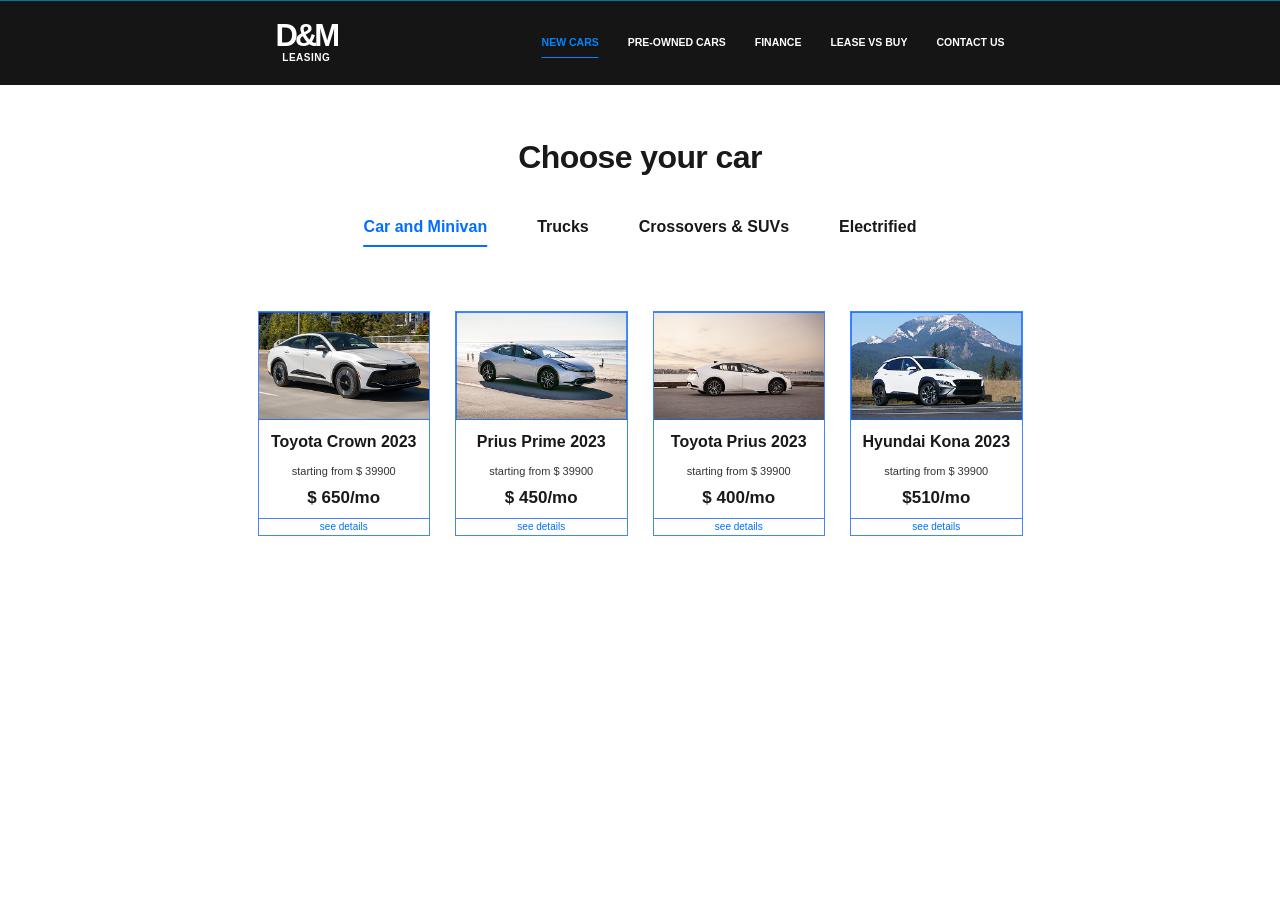
==== catalog.html @ 033b7be3 "Create catalog.html" ====
<!DOCTYPE html>
<html lang="en">
<head>
    <meta charset="UTF-8">
    <meta name="viewport" content="width=device-width, initial-scale=1.0">
    <title>Document</title>
        <link rel="stylesheet" href="./reset.css">
    <link rel="stylesheet" href="./style.css">
</head>
<body>
    <header class="main-header">
  <div class="header-container">

    <a href="index.html" class="header-logo">
      <span class="logo-main">D&amp;M</span>
      <span class="logo-small">LEASING</span>
    </a>

    <nav class="header-nav">
      <a href="#" class="active">NEW CARS</a>
      <a href="#">PRE-OWNED CARS</a>
      <a href="#">FINANCE</a>
      <a href="#">LEASE VS BUY</a>
      <a href="#">CONTACT US</a>
    </nav>

  </div>
</header>
<section class="cars-section">
  <div class="cars-container">

    <h2 class="cars-title">Choose your car</h2>

    <div class="cars-tabs">
      <button class="car-tab active">Car and Minivan</button>
      <button class="car-tab">Trucks</button>
      <button class="car-tab">Crossovers &amp; SUVs</button>
      <button class="car-tab">Electrified</button>
    </div>

    <div class="cars-grid">

      <!-- CAR 1 -->
      <article class="car-card">
        <div class="car-image-box">
          <img src="./img/Car1.png" alt="Toyota Crown 2023">
        </div>

        <div class="car-content">
          <h3>Toyota Crown 2023</h3>

          <p class="car-starting">
            starting from $ 39900
          </p>

          <p class="car-price">
            $ 650/mo
          </p>
        </div>

        <a href="#" class="car-details">see details</a>
      </article>


      <!-- CAR 2 -->
      <article class="car-card">
        <div class="car-image-box">
          <img src="./img/Car2.png" alt="Prius Prime 2023">
        </div>

        <div class="car-content">
          <h3>Prius Prime 2023</h3>

          <p class="car-starting">
            starting from $ 39900
          </p>

          <p class="car-price">
            $ 450/mo
          </p>
        </div>

        <a href="#" class="car-details">see details</a>
      </article>


      <!-- CAR 3 -->
      <article class="car-card">
        <div class="car-image-box">
          <img src="./img/Car3.png" alt="Toyota Prius 2023">
        </div>

        <div class="car-content">
          <h3>Toyota Prius 2023</h3>

          <p class="car-starting">
            starting from $ 39900
          </p>

          <p class="car-price">
            $ 400/mo
          </p>
        </div>

        <a href="#" class="car-details">see details</a>
      </article>


      <!-- CAR 4 -->
      <article class="car-card">
        <div class="car-image-box">
          <img src="./img/Car4.png" alt="Hyundai Kona 2023">
        </div>

        <div class="car-content">
          <h3>Hyundai Kona 2023</h3>

          <p class="car-starting">
            starting from $ 39900
          </p>

          <p class="car-price">
            $510/mo
          </p>
        </div>

        <a href="#" class="car-details">see details</a>
      </article>

    </div>

  </div>
</section>
</body>
</html>
---- style.css ----
/* =========================
   RESET
========================= */

* {
  margin: 0;
  padding: 0;
  box-sizing: border-box;
}

html,
body {
  width: 100%;
  min-height: 100%;
}

body {
  font-family: Arial, Helvetica, sans-serif;
}


/* =========================
   HERO SECTION
========================= */

.leasing-hero {
  position: relative;

  width: 100%;
  height: 530px;

  background-image: url("./img/BMWpicture1.png");
  background-size: cover;
  background-position: center center;
  background-repeat: no-repeat;

  overflow: hidden;
}


/* Slight dark overlay */

.hero-overlay {
  position: absolute;
  inset: 0;

  background: rgba(0, 0, 0, 0.15);

  z-index: 1;
}


/* =========================
   HEADER
========================= */

.hero-header {
  position: relative;
  z-index: 10;

  width: 63%;
  max-width: 610px;

  margin: 0 auto;

  padding-top: 19px;

  display: flex;
  align-items: flex-start;
  justify-content: space-between;
}


/* =========================
   LOGO
========================= */

.logo {
  width: 48px;

  display: block;
}

.logo img {
  display: block;

  width: 100%;
  height: auto;

  object-fit: contain;
}


/* =========================
   NAVIGATION
========================= */

.hero-nav {
  display: flex;
  align-items: center;

  gap: 23px;

  padding-top: 18px;
}

.hero-nav a {
  position: relative;

  color: #ffffff;

  font-size: 8px;
  font-weight: 700;

  text-decoration: none;

  white-space: nowrap;

  transition:
    opacity 0.25s ease,
    transform 0.25s ease;
}

.hero-nav a:hover {
  opacity: 0.7;
  transform: translateY(-1px);
}


/* =========================
   HERO CONTENT
========================= */

.hero-content {
  position: relative;
  z-index: 5;

  display: flex;
  flex-direction: column;
  align-items: center;

  margin-top: 77px;

  text-align: center;
}


/* Main title */

.hero-content h1 {
  color: #ffffff;

  font-size: 49px;
  line-height: 1;

  font-weight: 700;

  margin-bottom: 22px;

  letter-spacing: -1px;
}


/* =========================
   BUTTON
========================= */

.find-car-btn {
  width: 213px;
  height: 46px;

  display: flex;
  align-items: center;
  justify-content: center;

  background: #171717;

  color: #ffffff;

  font-size: 18px;
  font-weight: 700;

  text-decoration: none;

  transition:
    background 0.25s ease,
    color 0.25s ease,
    transform 0.25s ease;
}

.find-car-btn:hover {
  background: #ffffff;
  color: #171717;

  transform: translateY(-2px);
}


/* =========================
   SLIDER INDICATORS
========================= */

.hero-slider {
  position: absolute;

  z-index: 10;

  left: 50%;
  bottom: 41px;

  transform: translateX(-50%);

  display: flex;
  align-items: center;

  gap: 15px;
}

.slider-line {
  display: block;

  width: 59px;
  height: 2px;

  background: rgba(0, 0, 0, 0.75);
}

.slider-line.active {
  background: #ffffff;
  height: 3px;
}


/* =========================
   RESPONSIVE
========================= */

@media (max-width: 900px) {

  .hero-header {
    width: 90%;
  }

  .hero-nav {
    gap: 15px;
  }

  .hero-content h1 {
    font-size: 42px;
  }

}


@media (max-width: 700px) {

  .leasing-hero {
    height: 520px;

    background-position: 60% center;
  }

  .hero-header {
    width: 90%;

    align-items: center;
  }

  .hero-nav {
    display: none;
  }

  .logo {
    width: 50px;
  }

  .hero-content {
    margin-top: 100px;
  }

  .hero-content h1 {
    font-size: 36px;

    margin-bottom: 25px;
  }

  .find-car-btn {
    width: 200px;
    height: 46px;

    font-size: 16px;
  }

  .hero-slider {
    bottom: 30px;

    gap: 10px;
  }

  .slider-line {
    width: 45px;
  }

}


@media (max-width: 450px) {

  .leasing-hero {
    height: 500px;
  }

  .hero-content h1 {
    font-size: 30px;
  }

  .find-car-btn {
    width: 185px;
  }

  .slider-line {
    width: 35px;
  }

}
/* =========================
   WHY LEASE SECTION
========================= */

.why-lease {
  width: 100%;
  background: #ffffff;

  padding: 95px 40px 20px;
}

.why-lease-container {
  width: 100%;
  max-width: 1050px;

  margin: 0 auto;
}


/* Title */

.why-lease h2 {
  text-align: center;

  color: #181818;

  font-size: 40px;
  line-height: 1.2;
  font-weight: 700;

  margin-bottom: 38px;
}


/* Cards row */

.lease-benefits {
  display: grid;
  grid-template-columns: repeat(4, 1fr);

  gap: 55px;

  align-items: start;
}


/* Each card */

.benefit-card {
  text-align: left;
}


/* Icon circle */

.benefit-icon {
  width: 116px;
  height: 116px;

  border: 1.5px solid #0868ff;
  border-radius: 50%;

  display: flex;
  align-items: center;
  justify-content: center;

  margin: 0 auto 22px;
}


/* Actual icon */

.benefit-icon img {
  width: 52px;
  height: 52px;

  object-fit: contain;
}


/* Card title */

.benefit-card h3 {
  color: #181818;

  font-size: 19px;
  font-weight: 700;
  line-height: 1.2;

  text-align: center;

  margin-bottom: 22px;

  white-space: nowrap;
}


/* Description */

.benefit-card p {
  color: #202020;

  font-size: 13px;
  line-height: 1.22;

  font-weight: 400;
}


/* =========================
   RESPONSIVE
========================= */

@media (max-width: 900px) {

  .why-lease {
    padding: 70px 30px;
  }

  .lease-benefits {
    grid-template-columns: repeat(2, 1fr);

    gap: 55px 70px;
  }

  .benefit-card {
    max-width: 300px;

    margin: 0 auto;
  }
}


@media (max-width: 600px) {

  .why-lease {
    padding: 55px 25px;
  }

  .why-lease h2 {
    font-size: 32px;

    margin-bottom: 40px;
  }

  .lease-benefits {
    grid-template-columns: 1fr;

    gap: 45px;
  }

  .benefit-card {
    width: 100%;
    max-width: 320px;

    text-align: center;
  }

  .benefit-card h3 {
    white-space: normal;

    margin-bottom: 14px;
  }

  .benefit-card p {
    font-size: 14px;
    line-height: 1.4;
  }
}
.leasing-section {
  width: 100%;
  background: #ffffff;
  padding: 60px 20px 38px;
  font-family: Arial, Helvetica, sans-serif;
  color: #1b1b1b;
}

.leasing-container {
  width: 100%;
  max-width: 510px;
  margin: 0 auto;
}

.leasing-title {
  margin: 0 0 40px;
  font-size: 42px;
  line-height: 1.1;
  font-weight: 700;
  letter-spacing: -1px;
}

.leasing-intro {
  max-width: 470px;
  margin: 0 0 38px 6px;
  font-size: 14px;
  line-height: 1.25;
}

.leasing-subtitle {
  margin: 0 0 38px 6px;
  font-size: 21px;
  line-height: 1.15;
  font-weight: 700;
}

.leasing-rules {
  width: 100%;
}

.leasing-rule {
  display: grid;
  grid-template-columns: 170px 1fr;
  align-items: center;
  min-height: 115px;
  margin-bottom: 0;
  padding-left: 64px;
}

.rule-number {
  width: 83px;
  height: 83px;

  display: flex;
  align-items: center;
  justify-content: center;

  border-radius: 50%;
  background: #086bff;

  color: #ffffff;
  font-size: 41px;
  line-height: 1;
  font-weight: 700;
}

.rule-text {
  width: 220px;
  margin: 0;

  font-size: 14px;
  line-height: 1.2;
}

.leasing-footer {
  max-width: 480px;
  margin: 33px 0 0 6px;

  font-size: 14px;
  line-height: 1.2;
}


/* Responsive */
@media (max-width: 600px) {
  .leasing-section {
    padding: 45px 24px;
  }

  .leasing-title {
    font-size: 34px;
    margin-bottom: 30px;
  }

  .leasing-rule {
    grid-template-columns: 100px 1fr;
    padding-left: 20px;
    min-height: 110px;
  }

  .rule-number {
    width: 72px;
    height: 72px;
    font-size: 34px;
  }

  .rule-text {
    width: auto;
  }
}
.leasing-video-section {
  width: 100%;
  background: #ffffff;
  padding: 28px 20px 70px;
  font-family: Arial, Helvetica, sans-serif;
}

.leasing-video-container {
  width: 100%;
  max-width: 850px;
  margin: 0 auto;
  text-align: center;
}

.leasing-video-title {
  margin: 0;
  color: #191919;
  font-size: 31px;
  line-height: 1.2;
  font-weight: 800;
}

.leasing-video-subtitle {
  margin: 12px 0 29px;
  color: #1d1d1d;
  font-size: 16px;
  line-height: 1.3;
  font-weight: 700;
}


/* VIDEO */

.leasing-video {
  position: relative;
  display: block;

  width: 100%;
  max-width: 607px;
  margin: 0 auto;

  overflow: hidden;

  text-decoration: none;
  cursor: pointer;
}

.leasing-video-image {
  display: block;
  width: 100%;
  height: auto;

  transition:
    transform 0.55s cubic-bezier(0.22, 1, 0.36, 1),
    filter 0.4s ease;
}


/* YOUTUBE BUTTON */

.leasing-youtube-logo {
  position: absolute;

  top: 50%;
  left: 50%;

  width: 50px;
  height: auto;

  transform: translate(-50%, -50%);
  transform-origin: center;

  transition:
    transform 0.35s cubic-bezier(0.22, 1, 0.36, 1),
    filter 0.35s ease;

  pointer-events: none;
}


/* SMOOTH HOVER */

.leasing-video:hover .leasing-video-image {
  transform: scale(1.025);
  filter: brightness(0.92);
}

.leasing-video:hover .leasing-youtube-logo {
  transform: translate(-50%, -50%) scale(1.12);
}


/* CLICK */

.leasing-video:active .leasing-youtube-logo {
  transform: translate(-50%, -50%) scale(0.95);
}


/* KEYBOARD */

.leasing-video:focus-visible {
  outline: 3px solid #111;
  outline-offset: 5px;
}


/* MOBILE */

@media (max-width: 700px) {
  .leasing-video-section {
    padding: 25px 20px 50px;
  }

  .leasing-video-title {
    font-size: 26px;
  }

  .leasing-video-subtitle {
    font-size: 15px;
    margin-bottom: 24px;
  }

  .leasing-youtube-logo {
    width: 46px;
  }
}

@media (max-width: 450px) {
  .leasing-video-title {
    font-size: 22px;
  }

  .leasing-video-subtitle {
    font-size: 14px;
  }

  .leasing-youtube-logo {
    width: 42px;
  }
}
.consider-section {
  width: 100%;
  background: #fff;
  padding: 80px 20px 90px;

  font-family: Arial, Helvetica, sans-serif;
  color: #171717;
}

.consider-container {
  width: 100%;
  max-width: 730px;
  margin: 0 auto;
}


/* HEADER */

.consider-header {
  max-width: 520px;
  margin: 0 auto 38px;
}

.consider-header h2 {
  margin: 0 0 15px;

  font-size: 31px;
  line-height: 1.1;
  font-weight: 800;
  letter-spacing: -0.7px;
}

.consider-header p {
  margin: 0;

  max-width: 410px;

  font-size: 11px;
  line-height: 1.25;
}


/* CARDS */

.consider-grid {
  display: grid;
  grid-template-columns: repeat(4, 1fr);
  gap: 24px;
}

.consider-card {
  min-width: 0;

  transition:
    transform 0.4s cubic-bezier(0.22, 1, 0.36, 1),
    opacity 0.4s ease;
}

.consider-image {
  width: 100%;
  aspect-ratio: 1.8 / 1;

  overflow: hidden;
  background: #eeeeee;
}

.consider-image img {
  display: block;

  width: 100%;
  height: 100%;

  object-fit: cover;

  transition:
    transform 0.6s cubic-bezier(0.22, 1, 0.36, 1),
    filter 0.5s ease;
}

.consider-card p {
  margin: 13px 0 0;

  font-size: 10.5px;
  line-height: 1.3;

  transition: transform 0.4s ease;
}


/* SMOOTH HOVER */

.consider-card:hover {
  transform: translateY(-5px);
}

.consider-card:hover .consider-image img {
  transform: scale(1.06);
  filter: brightness(0.92);
}

.consider-card:hover p {
  transform: translateY(2px);
}


/* RESPONSIVE */

@media (max-width: 800px) {
  .consider-container {
    max-width: 620px;
  }

  .consider-grid {
    grid-template-columns: repeat(2, 1fr);
    gap: 30px 20px;
  }

  .consider-card p {
    font-size: 12px;
  }
}


@media (max-width: 500px) {
  .consider-section {
    padding: 55px 20px 65px;
  }

  .consider-header {
    margin-bottom: 30px;
  }

  .consider-header h2 {
    font-size: 27px;
  }

  .consider-header p {
    font-size: 12px;
  }

  .consider-grid {
    grid-template-columns: 1fr;
    gap: 30px;
  }

  .consider-card p {
    font-size: 13px;
  }
}
.site-footer {
  width: 100%;
  background: #151515;
  color: #ffffff;

  padding: 28px 20px 18px;

  font-family: Arial, Helvetica, sans-serif;
}

.footer-container {
  width: 100%;
  max-width: 650px;
  margin: 0 auto;
}


/* TOP COLUMNS */

.footer-links-grid {
  display: grid;
  grid-template-columns: repeat(4, 1fr);
  gap: 55px;
}

.footer-column {
  display: flex;
  flex-direction: column;
  align-items: flex-start;
}

.footer-column h3 {
  margin: 0 0 24px;

  font-size: 15px;
  line-height: 1.2;
  font-weight: 700;
  white-space: nowrap;
}

.footer-column a {
  position: relative;

  margin-bottom: 15px;

  color: #e3e3e3;
  font-size: 10px;
  line-height: 1;

  text-decoration: none;

  transition:
    color 0.3s ease,
    transform 0.3s cubic-bezier(0.22, 1, 0.36, 1);
}

.footer-column a::after {
  content: "";

  position: absolute;
  left: 0;
  bottom: -4px;

  width: 0;
  height: 1px;

  background: #ffffff;

  transition: width 0.3s ease;
}

.footer-column a:hover {
  color: #ffffff;
  transform: translateX(3px);
}

.footer-column a:hover::after {
  width: 100%;
}


/* APP STORE BUTTONS */

.footer-apps {
  display: flex;
  align-items: center;
  justify-content: center;
  gap: 36px;

  margin-top: 18px;
}

.footer-app-link {
  display: block;

  transition:
    transform 0.35s cubic-bezier(0.22, 1, 0.36, 1),
    opacity 0.35s ease;
}

.footer-app-image {
  display: block;

  width: auto;
  height: 26px;

  object-fit: contain;
}

.footer-app-link:hover {
  transform: translateY(-3px) scale(1.04);
  opacity: 0.85;
}

.footer-app-link:active {
  transform: scale(0.97);
}


/* SMALL LEGAL TEXT */

.footer-legal {
  max-width: 520px;
  margin: 35px auto 0;

  text-align: center;

  color: #d1d1d1;
}

.footer-legal p {
  margin: 0 0 4px;

  font-size: 7px;
  line-height: 1.3;
}


/* BOTTOM LINKS */

.footer-bottom {
  display: flex;
  align-items: center;
  justify-content: center;
  gap: 28px;

  margin-top: 18px;
}

.footer-bottom a {
  color: #d7d7d7;

  font-size: 9px;
  line-height: 1;

  text-decoration: none;

  transition:
    color 0.3s ease,
    transform 0.3s ease;
}

.footer-bottom a:hover {
  color: #ffffff;
  transform: translateY(-2px);
}


/* KEYBOARD ACCESSIBILITY */

.footer-column a:focus-visible,
.footer-app-link:focus-visible,
.footer-bottom a:focus-visible {
  outline: 2px solid #ffffff;
  outline-offset: 5px;
}


/* TABLET */

@media (max-width: 750px) {
  .site-footer {
    padding: 40px 30px 25px;
  }

  .footer-links-grid {
    grid-template-columns: repeat(2, 1fr);
    gap: 35px 50px;
  }

  .footer-column h3 {
    margin-bottom: 18px;
  }
}


/* MOBILE */

@media (max-width: 480px) {
  .site-footer {
    padding: 40px 24px 25px;
  }

  .footer-links-grid {
    grid-template-columns: repeat(2, 1fr);
    gap: 35px 25px;
  }

  .footer-column h3 {
    font-size: 14px;
    white-space: normal;
  }

  .footer-column a {
    font-size: 11px;
  }

  .footer-apps {
    gap: 18px;
    margin-top: 35px;
  }

  .footer-app-image {
    height: 25px;
    max-width: 130px;
  }

  .footer-legal {
    margin-top: 30px;
  }

  .footer-legal p {
    font-size: 8px;
    line-height: 1.4;
  }

  .footer-bottom {
    flex-wrap: wrap;
    gap: 14px 22px;

    margin-top: 22px;
  }

  .footer-bottom a {
    font-size: 9px;
  }
}
.main-header {
  width: 100%;
  background: #151515;
  border-top: 1px solid #0077a8;

  font-family: Arial, Helvetica, sans-serif;
}

.header-container {
  width: 100%;
  max-width: 765px;
  height: 84px;

  margin: 0 auto;
  padding: 0 18px;

  display: flex;
  align-items: center;
  justify-content: space-between;
}


/* LOGO */

.header-logo {
  display: flex;
  flex-direction: column;
  align-items: center;

  color: #ffffff;
  text-decoration: none;

  line-height: 0.8;

  transition:
    transform 0.35s cubic-bezier(0.22, 1, 0.36, 1),
    opacity 0.3s ease;
}

.logo-main {
  font-size: 31px;
  font-weight: 900;
  letter-spacing: -3px;
}

.logo-small {
  margin-top: 5px;

  font-size: 10px;
  font-weight: 800;
  letter-spacing: 0.5px;
}

.header-logo:hover {
  transform: scale(1.04);
  opacity: 0.85;
}


/* NAVIGATION */

.header-nav {
  display: flex;
  align-items: center;
  gap: 29px;
}

.header-nav a {
  position: relative;

  color: #ffffff;
  text-decoration: none;

  font-size: 10.5px;
  font-weight: 700;

  white-space: nowrap;

  transition:
    color 0.3s ease,
    transform 0.3s ease;
}

.header-nav a::after {
  content: "";

  position: absolute;
  left: 50%;
  bottom: -7px;

  width: 0;
  height: 1px;

  background: #0085ff;

  transform: translateX(-50%);

  transition: width 0.3s ease;
}

.header-nav a:hover {
  color: #168cff;
  transform: translateY(-2px);
}

.header-nav a:hover::after {
  width: 100%;
}


/* ACTIVE PAGE */

.header-nav a.active {
  color: #0085ff;
}

.header-nav a.active::after {
  width: 100%;
}


/* MOBILE */

@media (max-width: 700px) {
  .header-container {
    height: auto;
    min-height: 75px;

    padding: 18px 24px;

    flex-direction: column;
    gap: 22px;
  }

  .header-nav {
    width: 100%;

    justify-content: center;
    flex-wrap: wrap;

    gap: 17px 24px;
  }

  .header-nav a {
    font-size: 10px;
  }
}


/* SMALL MOBILE */

@media (max-width: 420px) {
  .header-nav {
    gap: 15px 18px;
  }

  .logo-main {
    font-size: 29px;
  }
}
.cars-section {
  width: 100%;
  background: #ffffff;
  padding: 55px 20px 65px;

  font-family: Arial, Helvetica, sans-serif;
  color: #191919;
}

.cars-container {
  width: 100%;
  max-width: 765px;
  margin: 0 auto;
}


/* TITLE */

.cars-title {
  margin: 0 0 32px;

  text-align: center;

  font-size: 32px;
  line-height: 1.1;
  font-weight: 800;
  letter-spacing: -0.6px;
}


/* TABS */

.cars-tabs {
  display: flex;
  align-items: center;
  justify-content: center;

  gap: 50px;

  margin-bottom: 64px;
}

.car-tab {
  position: relative;

  padding: 8px 0;

  border: none;
  background: transparent;

  color: #181818;

  font-size: 16px;
  font-weight: 700;

  cursor: pointer;

  transition:
    color 0.3s ease,
    transform 0.35s cubic-bezier(0.22, 1, 0.36, 1);
}

.car-tab::after {
  content: "";

  position: absolute;
  left: 50%;
  bottom: 0;

  width: 0;
  height: 2px;

  background: #006eff;

  transform: translateX(-50%);

  transition: width 0.35s cubic-bezier(0.22, 1, 0.36, 1);
}

.car-tab:hover {
  color: #006eff;
  transform: translateY(-2px);
}

.car-tab:hover::after {
  width: 100%;
}

.car-tab.active {
  color: #006eff;
}

.car-tab.active::after {
  width: 100%;
}


/* GRID */

.cars-grid {
  display: grid;
  grid-template-columns: repeat(4, 1fr);

  gap: 25px;
}


/* CARD */

.car-card {
  position: relative;

  min-width: 0;

  border: 1px solid #4285ff;
  background: #ffffff;

  overflow: hidden;

  transition:
    transform 0.4s cubic-bezier(0.22, 1, 0.36, 1),
    box-shadow 0.4s ease,
    border-color 0.3s ease;
}

.car-card:hover {
  transform: translateY(-7px);

  border-color: #006aff;

  box-shadow:
    0 12px 28px rgba(0, 0, 0, 0.12);
}


/* IMAGE */

.car-image-box {
  width: 100%;
  height: 108px;

  overflow: hidden;
  background: #f1f1f1;
}

.car-image-box img {
  display: block;

  width: 100%;
  height: 100%;

  object-fit: cover;

  transition:
    transform 0.6s cubic-bezier(0.22, 1, 0.36, 1),
    filter 0.45s ease;
}

.car-card:hover .car-image-box img {
  transform: scale(1.07);
  filter: brightness(0.95);
}


/* CONTENT */

.car-content {
  padding: 13px 11px 12px;
  text-align: center;
}

.car-content h3 {
  margin: 0 0 14px;

  font-size: 16px;
  line-height: 1.1;
  font-weight: 700;

  white-space: nowrap;
}

.car-starting {
  margin: 0 0 11px;

  font-size: 11px;
  line-height: 1.2;

  color: #333333;
}

.car-price {
  margin: 0;

  font-size: 17px;
  line-height: 1;
  font-weight: 700;

  transition:
    color 0.3s ease,
    transform 0.3s ease;
}

.car-card:hover .car-price {
  color: #006eff;
  transform: scale(1.04);
}


/* DETAILS BUTTON */

.car-details {
  display: flex;
  align-items: center;
  justify-content: center;

  height: 17px;

  border-top: 1px solid #4285ff;

  color: #006eff;

  font-size: 10px;
  text-decoration: none;

  background: #ffffff;

  transition:
    background 0.3s ease,
    color 0.3s ease,
    letter-spacing 0.3s ease;
}

.car-details:hover {
  background: #006eff;
  color: #ffffff;

  letter-spacing: 0.3px;
}


/* TABLET */

@media (max-width: 850px) {
  .cars-container {
    max-width: 620px;
  }

  .cars-tabs {
    gap: 25px;
    flex-wrap: wrap;

    margin-bottom: 45px;
  }

  .cars-grid {
    grid-template-columns: repeat(2, 1fr);
    gap: 28px;
  }

  .car-image-box {
    height: 160px;
  }
}


/* MOBILE */

@media (max-width: 520px) {
  .cars-section {
    padding: 45px 20px 55px;
  }

  .cars-title {
    font-size: 28px;
  }

  .cars-tabs {
    gap: 10px 22px;
    margin-bottom: 35px;
  }

  .car-tab {
    font-size: 14px;
  }

  .cars-grid {
    grid-template-columns: 1fr;
  }

  .car-image-box {
    height: 210px;
  }

  .car-content h3 {
    font-size: 18px;
  }

  .car-starting {
    font-size: 12px;
  }

  .car-price {
    font-size: 19px;
  }

  .car-details {
    height: 27px;
    font-size: 11px;
  }
}
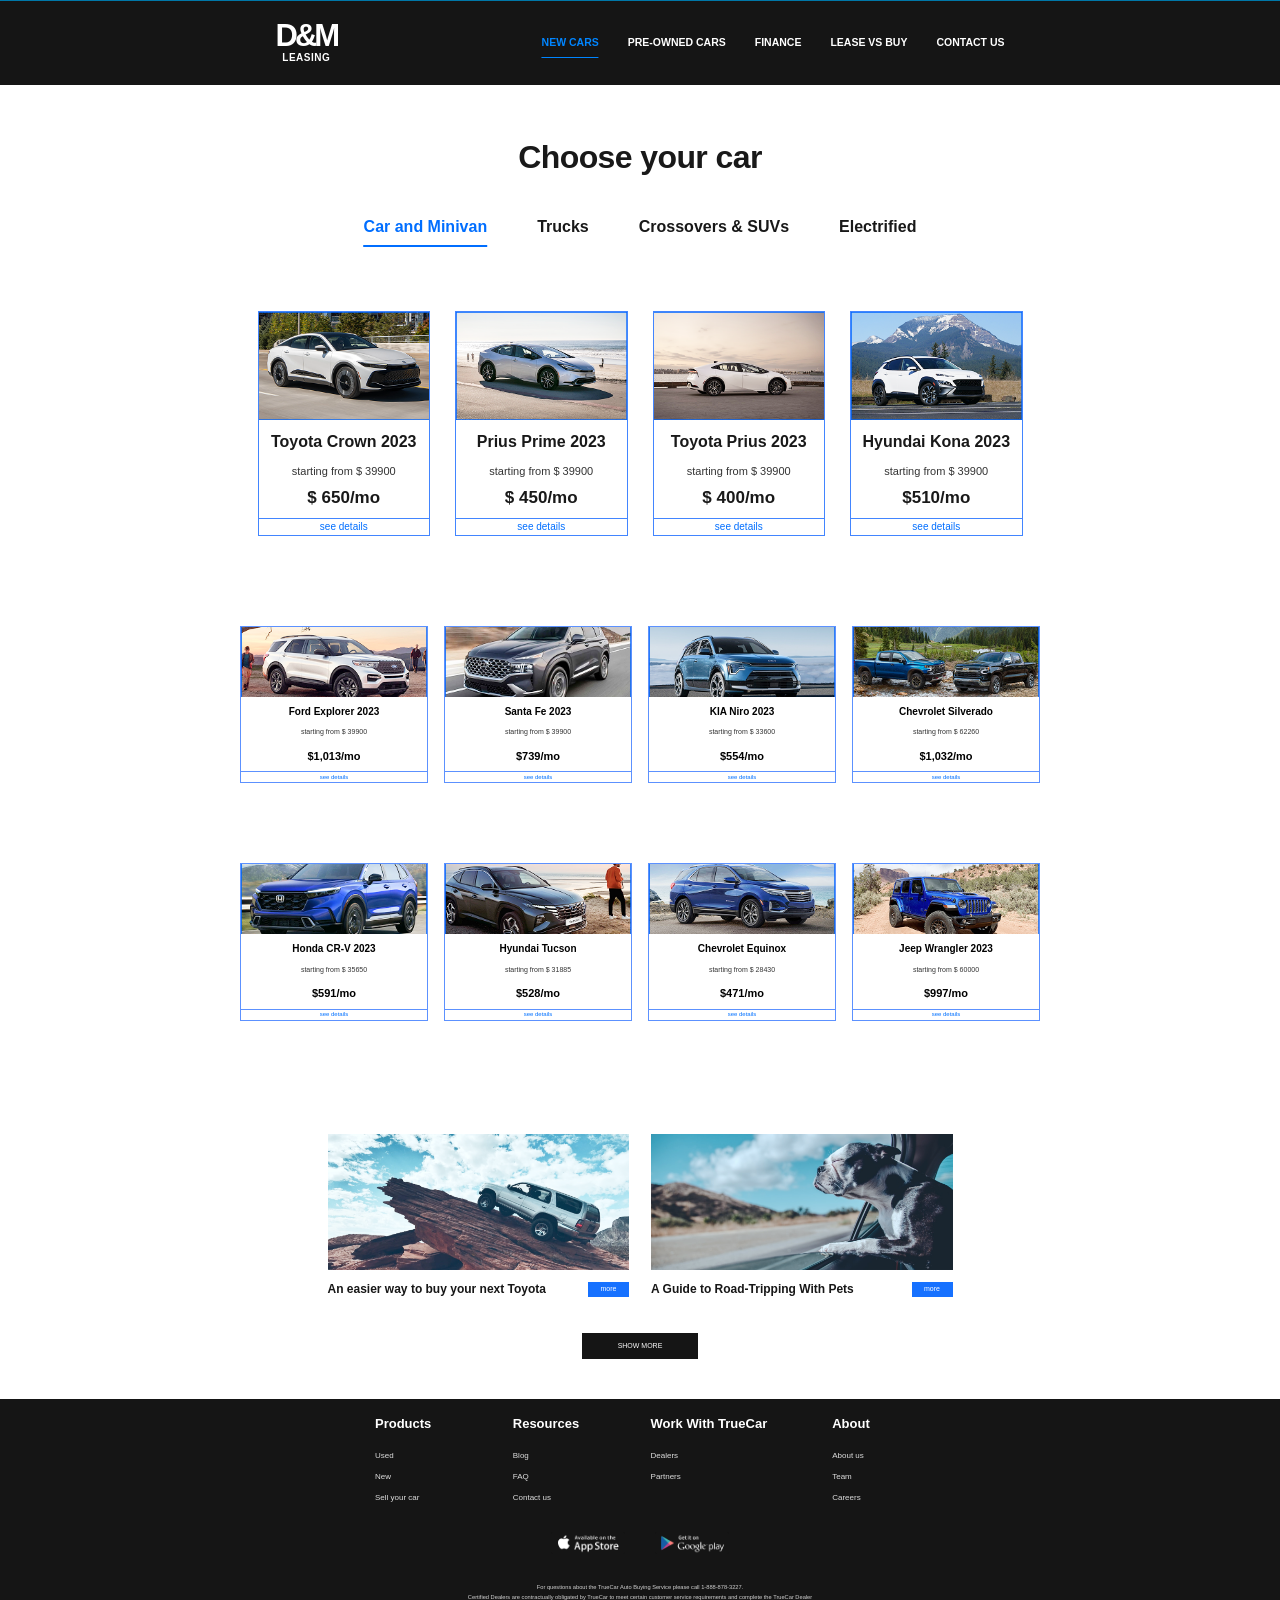
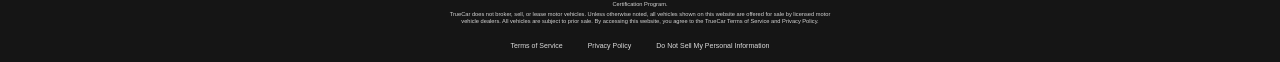
==== commit 67fd8e41: "Create contact.hrml" ====
--- a/catalog.html
+++ b/catalog.html
@@ -21,7 +21,7 @@
       <a href="#">PRE-OWNED CARS</a>
       <a href="#">FINANCE</a>
       <a href="#">LEASE VS BUY</a>
-      <a href="#">CONTACT US</a>
+      <a href="./contact.html">CONTACT US</a>
     </nav>
 
   </div>
@@ -131,5 +131,316 @@
 
   </div>
 </section>
+<section class="vehicle-row-section">
+  <div class="vehicle-row">
+
+    <!-- FORD EXPLORER -->
+    <article class="vehicle-card">
+      <div class="vehicle-image">
+        <img src="./img/1_car.png" alt="Ford Explorer 2023">
+      </div>
+
+      <div class="vehicle-info">
+        <h3>Ford Explorer 2023</h3>
+
+        <p class="vehicle-starting">
+          starting from $ 39900
+        </p>
+
+        <p class="vehicle-price">
+          $1,013/mo
+        </p>
+      </div>
+
+      <a href="#" class="vehicle-details">see details</a>
+    </article>
+
+
+    <!-- SANTA FE -->
+    <article class="vehicle-card">
+      <div class="vehicle-image">
+        <img src="./img/2_car.png" alt="Santa Fe 2023">
+      </div>
+
+      <div class="vehicle-info">
+        <h3>Santa Fe 2023</h3>
+
+        <p class="vehicle-starting">
+          starting from $ 39900
+        </p>
+
+        <p class="vehicle-price">
+          $739/mo
+        </p>
+      </div>
+
+      <a href="#" class="vehicle-details">see details</a>
+    </article>
+
+
+    <!-- KIA NIRO -->
+    <article class="vehicle-card">
+      <div class="vehicle-image">
+        <img src="./img/3_car.png" alt="KIA Niro 2023">
+      </div>
+
+      <div class="vehicle-info">
+        <h3>KIA Niro 2023</h3>
+
+        <p class="vehicle-starting">
+          starting from $ 33600
+        </p>
+
+        <p class="vehicle-price">
+          $554/mo
+        </p>
+      </div>
+
+      <a href="#" class="vehicle-details">see details</a>
+    </article>
+
+
+    <!-- CHEVROLET SILVERADO -->
+    <article class="vehicle-card">
+      <div class="vehicle-image">
+        <img src="./img/4_car.png" alt="Chevrolet Silverado">
+      </div>
+
+      <div class="vehicle-info">
+        <h3>Chevrolet Silverado</h3>
+
+        <p class="vehicle-starting">
+          starting from $ 62260
+        </p>
+
+        <p class="vehicle-price">
+          $1,032/mo
+        </p>
+      </div>
+
+      <a href="#" class="vehicle-details">see details</a>
+    </article>
+
+  </div>
+</section>
+<section class="vehicle-row-section">
+  <div class="vehicle-row">
+
+    <!-- HONDA CR-V -->
+    <article class="vehicle-card">
+      <div class="vehicle-image">
+        <img src="./img/rac1.png" alt="Honda CR-V 2023">
+      </div>
+
+      <div class="vehicle-info">
+        <h3>Honda CR-V 2023</h3>
+
+        <p class="vehicle-starting">
+          starting from $ 35650
+        </p>
+
+        <p class="vehicle-price">
+          $591/mo
+        </p>
+      </div>
+
+      <a href="#" class="vehicle-details">see details</a>
+    </article>
+
+
+    <!-- HYUNDAI TUCSON -->
+    <article class="vehicle-card">
+      <div class="vehicle-image">
+        <img src="./img/rac2.png" alt="Hyundai Tucson">
+      </div>
+
+      <div class="vehicle-info">
+        <h3>Hyundai Tucson</h3>
+
+        <p class="vehicle-starting">
+          starting from $ 31885
+        </p>
+
+        <p class="vehicle-price">
+          $528/mo
+        </p>
+      </div>
+
+      <a href="#" class="vehicle-details">see details</a>
+    </article>
+
+
+    <!-- CHEVROLET EQUINOX -->
+    <article class="vehicle-card">
+      <div class="vehicle-image">
+        <img src="./img/rac3.png" alt="Chevrolet Equinox">
+      </div>
+
+      <div class="vehicle-info">
+        <h3>Chevrolet Equinox</h3>
+
+        <p class="vehicle-starting">
+          starting from $ 28430
+        </p>
+
+        <p class="vehicle-price">
+          $471/mo
+        </p>
+      </div>
+
+      <a href="#" class="vehicle-details">see details</a>
+    </article>
+
+
+    <!-- JEEP WRANGLER -->
+    <article class="vehicle-card">
+      <div class="vehicle-image">
+        <img src="./img/rac4.png" alt="Jeep Wrangler 2023">
+      </div>
+
+      <div class="vehicle-info">
+        <h3>Jeep Wrangler 2023</h3>
+
+        <p class="vehicle-starting">
+          starting from $ 60000
+        </p>
+
+        <p class="vehicle-price">
+          $997/mo
+        </p>
+      </div>
+
+      <a href="#" class="vehicle-details">see details</a>
+    </article>
+
+  </div>
+</section>
+<section class="blog-section">
+  <div class="blog-container">
+
+    <div class="blog-grid">
+
+      <!-- BLOG 1 -->
+      <article class="blog-card">
+        <div class="blog-image-wrap">
+          <img src="./img/TRIP1.png" alt="Toyota off-road article">
+        </div>
+
+        <div class="blog-info">
+          <h3>An easier way to buy your next Toyota</h3>
+
+          <a href="#" class="blog-more">
+            more
+          </a>
+        </div>
+      </article>
+
+
+      <!-- BLOG 2 -->
+      <article class="blog-card">
+        <div class="blog-image-wrap">
+          <img src="./img/Trip2.png" alt="Road trip with pets article">
+        </div>
+
+        <div class="blog-info">
+          <h3>A Guide to Road-Tripping With Pets</h3>
+
+          <a href="#" class="blog-more">
+            more
+          </a>
+        </div>
+      </article>
+
+    </div>
+
+
+    <div class="blog-show-more-wrap">
+      <a href="#" class="blog-show-more">
+        SHOW MORE
+      </a>
+    </div>
+
+  </div>
+</section>
+<footer class="dm-footer">
+  <div class="dm-footer-container">
+
+    <div class="dm-footer-links">
+
+      <div class="dm-footer-column">
+        <h3>Products</h3>
+        <a href="#">Used</a>
+        <a href="#">New</a>
+        <a href="#">Sell your car</a>
+      </div>
+
+      <div class="dm-footer-column">
+        <h3>Resources</h3>
+        <a href="#">Blog</a>
+        <a href="#">FAQ</a>
+        <a href="#">Contact us</a>
+      </div>
+
+      <div class="dm-footer-column">
+        <h3>Work With TrueCar</h3>
+        <a href="#">Dealers</a>
+        <a href="#">Partners</a>
+      </div>
+
+      <div class="dm-footer-column">
+        <h3>About</h3>
+        <a href="#">About us</a>
+        <a href="#">Team</a>
+        <a href="#">Careers</a>
+      </div>
+
+    </div>
+
+
+    <!-- STORE IMAGES -->
+    <div class="dm-store-buttons">
+
+      <a href="#" class="dm-store-link">
+        <img src="./img/Appstore.png"App Store">
+      </a>
+
+      <a href="#" class="dm-store-link">
+        <img src="./img/GooglePlay.png"Google Play">
+      </a>
+
+    </div>
+
+
+    <!-- LEGAL TEXT -->
+    <div class="dm-footer-legal">
+      <p>
+        For questions about the TrueCar Auto Buying Service please call
+        1-888-878-3227.
+      </p>
+
+      <p>
+        Certified Dealers are contractually obligated by TrueCar to meet certain
+        customer service requirements and complete the TrueCar Dealer
+        Certification Program.
+      </p>
+
+      <p>
+        TrueCar does not broker, sell, or lease motor vehicles. Unless otherwise
+        noted, all vehicles shown on this website are offered for sale by
+        licensed motor vehicle dealers. All vehicles are subject to prior sale.
+        By accessing this website, you agree to the TrueCar Terms of Service and
+        Privacy Policy.
+      </p>
+    </div>
+
+
+    <div class="dm-footer-bottom">
+      <a href="#">Terms of Service</a>
+      <a href="#">Privacy Policy</a>
+      <a href="#">Do Not Sell My Personal Information</a>
+    </div>
+
+  </div>
+</footer>
 </body>
 </html>
--- a/style.css
+++ b/style.css
@@ -15,7 +15,7 @@
 }
 
 body {
-  font-family: Arial, Helvetica, sans-serif;
+  font-family: Arial, Helvehicle-cardetica, sans-serif;
 }
 
 
@@ -1608,4 +1608,924 @@
     height: 27px;
     font-size: 11px;
   }
+}
+.vehicle-row-section {
+  width: 100%;
+  background: #ffffff;
+
+  padding: 25px 20px 55px;
+
+  font-family: Arial, Helvetica, sans-serif;
+}
+
+.vehicle-row {
+  width: 100%;
+  max-width: 800px;
+
+  margin: 0 auto;
+
+  display: grid;
+  grid-template-columns: repeat(4, 1fr);
+
+  gap: 16px;
+}
+
+
+/* CARD */
+
+.vehicle-card {
+  min-width: 25%;
+
+  background: #ffffff;
+  border: 1px solid #5c91ff;
+
+  overflow: hidden;
+
+  transition:
+    transform 0.4s cubic-bezier(0.22, 1, 0.36, 1),
+    box-shadow 0.4s ease,
+    border-color 0.3s ease;
+}
+
+.vehicle-card:hover {
+  transform: translateY(-6px);
+
+  border-color: #006cff;
+
+  box-shadow: 0 10px 25px rgba(0, 0, 0, 0.12);
+}
+
+
+/* IMAGE */
+
+.vehicle-image {
+  width: 100%;
+  height: 70px;
+
+  overflow: hidden;
+  background: #eeeeee;
+}
+
+.vehicle-image img {
+  width: 100%;
+  height: 100%;
+
+  display: block;
+
+  object-fit: cover;
+
+  transition:
+    transform 0.6s cubic-bezier(0.22, 1, 0.36, 1),
+    filter 0.4s ease;
+}
+
+.vehicle-card:hover .vehicle-image img {
+  transform: scale(1.08);
+  filter: brightness(0.94);
+}
+
+
+/* INFORMATION */
+
+.vehicle-info {
+  min-height: 67px;
+
+  padding: 9px 7px 7px;
+
+  text-align: center;
+}
+
+.vehicle-info h3 {
+  margin: 0 0 10px;
+
+  font-size: 10px;
+  line-height: 1.15;
+  font-weight: 700;
+
+  white-space: nowrap;
+}
+
+.vehicle-starting {
+  margin: 0 0 10px;
+
+  font-size: 7px;
+  color: #333333;
+}
+
+.vehicle-price {
+  margin: 0;
+
+  font-size: 11px;
+  font-weight: 700;
+
+  transition:
+    color 0.3s ease,
+    transform 0.3s ease;
+}
+
+.vehicle-card:hover .vehicle-price {
+  color: #006eff;
+  transform: scale(1.05);
+}
+
+
+/* SEE DETAILS */
+
+.vehicle-details {
+  display: flex;
+  align-items: center;
+  justify-content: center;
+
+  height: 11px;
+
+  border-top: 1px solid #5c91ff;
+
+  background: #ffffff;
+  color: #0070ff;
+
+  font-size: 6px;
+  text-decoration: none;
+
+  transition:
+    background 0.3s ease,
+    color 0.3s ease,
+    letter-spacing 0.3s ease;
+}
+
+.vehicle-details:hover {
+  background: #0875ff;
+  color: #ffffff;
+
+  letter-spacing: 0.25px;
+}
+
+
+/* TABLET */
+
+@media (max-width: 650px) {
+  .vehicle-row {
+    max-width: 430px;
+
+    grid-template-columns: repeat(2, 1fr);
+
+    gap: 20px;
+  }
+
+  .vehicle-image {
+    height: 120px;
+  }
+
+  .vehicle-info h3 {
+    font-size: 13px;
+  }
+
+  .vehicle-starting {
+    font-size: 9px;
+  }
+
+  .vehicle-price {
+    font-size: 14px;
+  }
+
+  .vehicle-details {
+    height: 20px;
+    font-size: 8px;
+  }
+}
+
+
+/* MOBILE */
+
+@media (max-width: 420px) {
+  .vehicle-row {
+    grid-template-columns: 1fr;
+  }
+
+  .vehicle-image {
+    height: 190px;
+  }
+
+  .vehicle-info {
+    padding: 13px;
+  }
+
+  .vehicle-info h3 {
+    font-size: 17px;
+  }
+
+  .vehicle-starting {
+    font-size: 11px;
+  }
+
+  .vehicle-price {
+    font-size: 18px;
+  }
+
+  .vehicle-details {
+    height: 28px;
+    font-size: 10px;
+  }
+}
+.blog-section {
+  width: 100%;
+  background: #ffffff;
+  padding: 58px 20px 40px;
+
+  font-family: Arial, Helvetica, sans-serif;
+  color: #171717;
+}
+
+.blog-container {
+  width: 100%;
+  max-width: 625px;
+  margin: 0 auto;
+}
+
+
+/* TWO ARTICLES */
+
+.blog-grid {
+  display: grid;
+  grid-template-columns: repeat(2, 1fr);
+  gap: 22px;
+}
+
+
+/* CARD */
+
+.blog-card {
+  min-width: 0;
+
+  transition:
+    transform 0.4s cubic-bezier(0.22, 1, 0.36, 1);
+}
+
+.blog-card:hover {
+  transform: translateY(-5px);
+}
+
+
+/* IMAGE */
+
+.blog-image-wrap {
+  width: 100%;
+  height: 136px;
+
+  overflow: hidden;
+  background: #eeeeee;
+}
+
+.blog-image-wrap img {
+  display: block;
+
+  width: 100%;
+  height: 100%;
+
+  object-fit: cover;
+
+  transition:
+    transform 0.6s cubic-bezier(0.22, 1, 0.36, 1),
+    filter 0.4s ease;
+}
+
+.blog-card:hover .blog-image-wrap img {
+  transform: scale(1.055);
+  filter: brightness(0.94);
+}
+
+
+/* TITLE + MORE */
+
+.blog-info {
+  display: flex;
+  align-items: center;
+  justify-content: space-between;
+
+  gap: 12px;
+
+  margin-top: 12px;
+}
+
+.blog-info h3 {
+  margin: 0;
+
+  font-size: 12px;
+  line-height: 1.2;
+  font-weight: 700;
+
+  transition:
+    color 0.3s ease,
+    transform 0.3s ease;
+}
+
+.blog-card:hover .blog-info h3 {
+  transform: translateX(2px);
+}
+
+
+/* BLUE MORE BUTTON */
+
+.blog-more {
+  flex-shrink: 0;
+
+  min-width: 41px;
+  height: 15px;
+
+  display: flex;
+  align-items: center;
+  justify-content: center;
+
+  background: #1671ff;
+  color: #ffffff;
+
+  font-size: 7px;
+  text-decoration: none;
+
+  transition:
+    background 0.3s ease,
+    transform 0.3s cubic-bezier(0.22, 1, 0.36, 1),
+    box-shadow 0.3s ease;
+}
+
+.blog-more:hover {
+  background: #005ce6;
+
+  transform: translateY(-2px);
+
+  box-shadow: 0 4px 10px rgba(0, 102, 255, 0.25);
+}
+
+.blog-more:active {
+  transform: scale(0.95);
+}
+
+
+/* SHOW MORE */
+
+.blog-show-more-wrap {
+  display: flex;
+  justify-content: center;
+
+  margin-top: 36px;
+}
+
+.blog-show-more {
+  width: 116px;
+  height: 26px;
+
+  display: flex;
+  align-items: center;
+  justify-content: center;
+
+  background: #151515;
+  color: #ffffff;
+
+  font-size: 7px;
+  font-weight: 500;
+
+  text-decoration: none;
+
+  transition:
+    background 0.3s ease,
+    transform 0.35s cubic-bezier(0.22, 1, 0.36, 1),
+    box-shadow 0.35s ease,
+    letter-spacing 0.3s ease;
+}
+
+.blog-show-more:hover {
+  background: #252525;
+
+  transform: translateY(-3px);
+
+  box-shadow: 0 8px 18px rgba(0, 0, 0, 0.16);
+
+  letter-spacing: 0.5px;
+}
+
+.blog-show-more:active {
+  transform: scale(0.97);
+}
+
+
+/* TABLET */
+
+@media (max-width: 700px) {
+  .blog-container {
+    max-width: 550px;
+  }
+
+  .blog-image-wrap {
+    height: 125px;
+  }
+}
+
+
+/* MOBILE */
+
+@media (max-width: 520px) {
+  .blog-section {
+    padding: 45px 20px;
+  }
+
+  .blog-grid {
+    grid-template-columns: 1fr;
+    gap: 35px;
+  }
+
+  .blog-image-wrap {
+    height: 190px;
+  }
+
+  .blog-info h3 {
+    font-size: 14px;
+  }
+
+  .blog-more {
+    min-width: 48px;
+    height: 22px;
+
+    font-size: 9px;
+  }
+
+  .blog-show-more {
+    width: 130px;
+    height: 34px;
+
+    font-size: 9px;
+  }
+}
+.dm-footer {
+  width: 100%;
+  background: #151515;
+  color: #fff;
+
+  padding: 18px 20px 11px;
+
+  font-family: Arial, Helvetica, sans-serif;
+}
+
+.dm-footer-container {
+  width: 100%;
+  max-width: 530px;
+  margin: 0 auto;
+}
+
+
+/* TOP LINKS */
+
+.dm-footer-links {
+  display: grid;
+  grid-template-columns: repeat(4, 1fr);
+  gap: 65px;
+}
+
+.dm-footer-column {
+  display: flex;
+  flex-direction: column;
+  align-items: flex-start;
+}
+
+.dm-footer-column h3 {
+  margin: 0 0 22px;
+
+  font-size: 13px;
+  line-height: 1;
+  font-weight: 700;
+
+  white-space: nowrap;
+}
+
+.dm-footer-column a {
+  position: relative;
+
+  margin-bottom: 13px;
+
+  color: #dedede;
+  text-decoration: none;
+
+  font-size: 8px;
+  line-height: 1;
+
+  transition:
+    color 0.3s ease,
+    transform 0.3s cubic-bezier(0.22, 1, 0.36, 1);
+}
+
+.dm-footer-column a:hover {
+  color: #ffffff;
+  transform: translateX(3px);
+}
+
+
+/* STORE BADGES */
+
+.dm-store-buttons {
+  display: flex;
+  justify-content: center;
+  align-items: center;
+
+  gap: 30px;
+
+  margin-top: 17px;
+}
+
+.dm-store-link {
+  display: block;
+
+  transition:
+    transform 0.35s cubic-bezier(0.22, 1, 0.36, 1),
+    opacity 0.3s ease;
+}
+
+.dm-store-link img {
+  display: block;
+
+  width: auto;
+  height: 22px;
+
+  object-fit: contain;
+}
+
+.dm-store-link:hover {
+  transform: translateY(-3px) scale(1.05);
+  opacity: 0.82;
+}
+
+.dm-store-link:active {
+  transform: scale(0.96);
+}
+
+
+/* LEGAL */
+
+.dm-footer-legal {
+  max-width: 390px;
+
+  margin: 30px auto 0;
+
+  text-align: center;
+  color: #d4d4d4;
+}
+
+.dm-footer-legal p {
+  margin: 0 0 3px;
+
+  font-size: 5.7px;
+  line-height: 1.25;
+}
+
+
+/* BOTTOM */
+
+.dm-footer-bottom {
+  display: flex;
+  justify-content: center;
+  align-items: center;
+
+  gap: 25px;
+
+  margin-top: 15px;
+}
+
+.dm-footer-bottom a {
+  color: #dcdcdc;
+
+  font-size: 7px;
+  text-decoration: none;
+
+  transition:
+    color 0.3s ease,
+    transform 0.3s ease;
+}
+
+.dm-footer-bottom a:hover {
+  color: #ffffff;
+  transform: translateY(-2px);
+}
+
+
+/* TABLET */
+
+@media (max-width: 650px) {
+  .dm-footer {
+    padding: 35px 30px 22px;
+  }
+
+  .dm-footer-container {
+    max-width: 500px;
+  }
+
+  .dm-footer-links {
+    grid-template-columns: repeat(2, 1fr);
+    gap: 35px 60px;
+  }
+
+  .dm-footer-column h3 {
+    font-size: 14px;
+  }
+
+  .dm-footer-column a {
+    font-size: 10px;
+  }
+
+  .dm-store-buttons {
+    margin-top: 30px;
+  }
+
+  .dm-store-link img {
+    height: 28px;
+  }
+
+  .dm-footer-legal p {
+    font-size: 7px;
+  }
+}
+
+
+/* MOBILE */
+
+@media (max-width: 420px) {
+  .dm-footer {
+    padding: 35px 22px 25px;
+  }
+
+  .dm-footer-links {
+    gap: 35px 30px;
+  }
+
+  .dm-store-buttons {
+    gap: 18px;
+  }
+
+  .dm-store-link img {
+    height: 25px;
+    max-width: 125px;
+  }
+
+  .dm-footer-bottom {
+    flex-wrap: wrap;
+    gap: 13px 20px;
+  }
+
+  .dm-footer-bottom a {
+    font-size: 8px;
+  }
+}
+.contact-section {
+  width: 100%;
+  background: #ffffff;
+
+  padding: 48px 20px 75px;
+
+  font-family: Arial, Helvetica, sans-serif;
+  color: #171717;
+}
+
+.contact-container {
+  width: 100%;
+  max-width: 680px;
+
+  margin: 0 auto;
+
+  text-align: center;
+}
+
+
+/* TITLE */
+
+.contact-title {
+  margin: 0 0 12px;
+
+  font-size: 31px;
+  line-height: 1.1;
+  font-weight: 800;
+  letter-spacing: -0.4px;
+}
+
+
+/* SUBTITLE */
+
+.contact-subtitle {
+  margin: 0 0 27px;
+
+  font-size: 14px;
+  line-height: 1.3;
+  font-weight: 700;
+}
+
+
+/* FORM */
+
+.contact-form {
+  width: 100%;
+  max-width: 333px;
+
+  margin: 0 auto;
+}
+
+
+/* TOP INPUTS */
+
+.contact-row {
+  display: grid;
+  grid-template-columns: repeat(2, 1fr);
+
+  gap: 22px;
+
+  margin-bottom: 27px;
+}
+
+.contact-input {
+  width: 100%;
+  height: 34px;
+
+  padding: 0 11px;
+
+  border: 1px solid #5790ff;
+  background: #ffffff;
+
+  color: #171717;
+
+  font-size: 10px;
+
+  outline: none;
+
+  box-sizing: border-box;
+
+  transition:
+    border-color 0.3s ease,
+    box-shadow 0.3s ease,
+    transform 0.3s cubic-bezier(0.22, 1, 0.36, 1);
+}
+
+.contact-input::placeholder {
+  color: #999999;
+}
+
+.contact-input:focus {
+  border-color: #006eff;
+
+  box-shadow:
+    0 0 0 3px rgba(0, 110, 255, 0.08);
+
+  transform: translateY(-2px);
+}
+
+
+/* MESSAGE */
+
+.contact-textarea {
+  display: block;
+
+  width: 100%;
+  height: 168px;
+
+  padding: 15px 11px;
+
+  border: 1px solid #5790ff;
+  background: #ffffff;
+
+  color: #171717;
+
+  font-family: Arial, Helvetica, sans-serif;
+  font-size: 10px;
+
+  resize: none;
+  outline: none;
+
+  box-sizing: border-box;
+
+  transition:
+    border-color 0.3s ease,
+    box-shadow 0.3s ease,
+    transform 0.3s cubic-bezier(0.22, 1, 0.36, 1);
+}
+
+.contact-textarea::placeholder {
+  color: #999999;
+}
+
+.contact-textarea:focus {
+  border-color: #006eff;
+
+  box-shadow:
+    0 0 0 3px rgba(0, 110, 255, 0.08);
+
+  transform: translateY(-2px);
+}
+
+
+/* SUBMIT */
+
+.contact-submit {
+  width: 105px;
+  height: 28px;
+
+  margin-top: 28px;
+
+  border: none;
+
+  background: #161616;
+  color: #ffffff;
+
+  font-size: 9px;
+  font-weight: 400;
+
+  cursor: pointer;
+
+  transition:
+    background 0.3s ease,
+    transform 0.35s cubic-bezier(0.22, 1, 0.36, 1),
+    box-shadow 0.35s ease,
+    letter-spacing 0.3s ease;
+}
+
+.contact-submit:hover {
+  background: #252525;
+
+  transform: translateY(-3px);
+
+  box-shadow:
+    0 8px 18px rgba(0, 0, 0, 0.16);
+
+  letter-spacing: 0.5px;
+}
+
+.contact-submit:active {
+  transform: scale(0.96);
+}
+
+
+/* MOBILE */
+
+@media (max-width: 520px) {
+  .contact-section {
+    padding: 45px 20px 60px;
+  }
+
+  .contact-title {
+    font-size: 28px;
+  }
+
+  .contact-subtitle {
+    font-size: 12px;
+  }
+
+  .contact-form {
+    max-width: 100%;
+  }
+
+  .contact-row {
+    grid-template-columns: 1fr;
+    gap: 15px;
+
+    margin-bottom: 15px;
+  }
+
+  .contact-input {
+    height: 42px;
+    font-size: 12px;
+  }
+
+  .contact-textarea {
+    height: 160px;
+    font-size: 12px;
+  }
+
+  .contact-submit {
+    width: 120px;
+    height: 34px;
+  }
+}
+.contact-status {
+  min-height: 20px;
+  margin: 15px 0 0;
+
+  font-size: 11px;
+  font-weight: 500;
+
+  opacity: 0;
+  transform: translateY(5px);
+
+  transition:
+    opacity 0.35s ease,
+    transform 0.35s ease;
+}
+
+.contact-status.show {
+  opacity: 1;
+  transform: translateY(0);
+}
+
+.contact-status.success {
+  color: #17813a;
+}
+
+.contact-status.error {
+  color: #d72626;
+}
+
+.contact-submit.sending {
+  opacity: 0.7;
+  pointer-events: none;
 }
